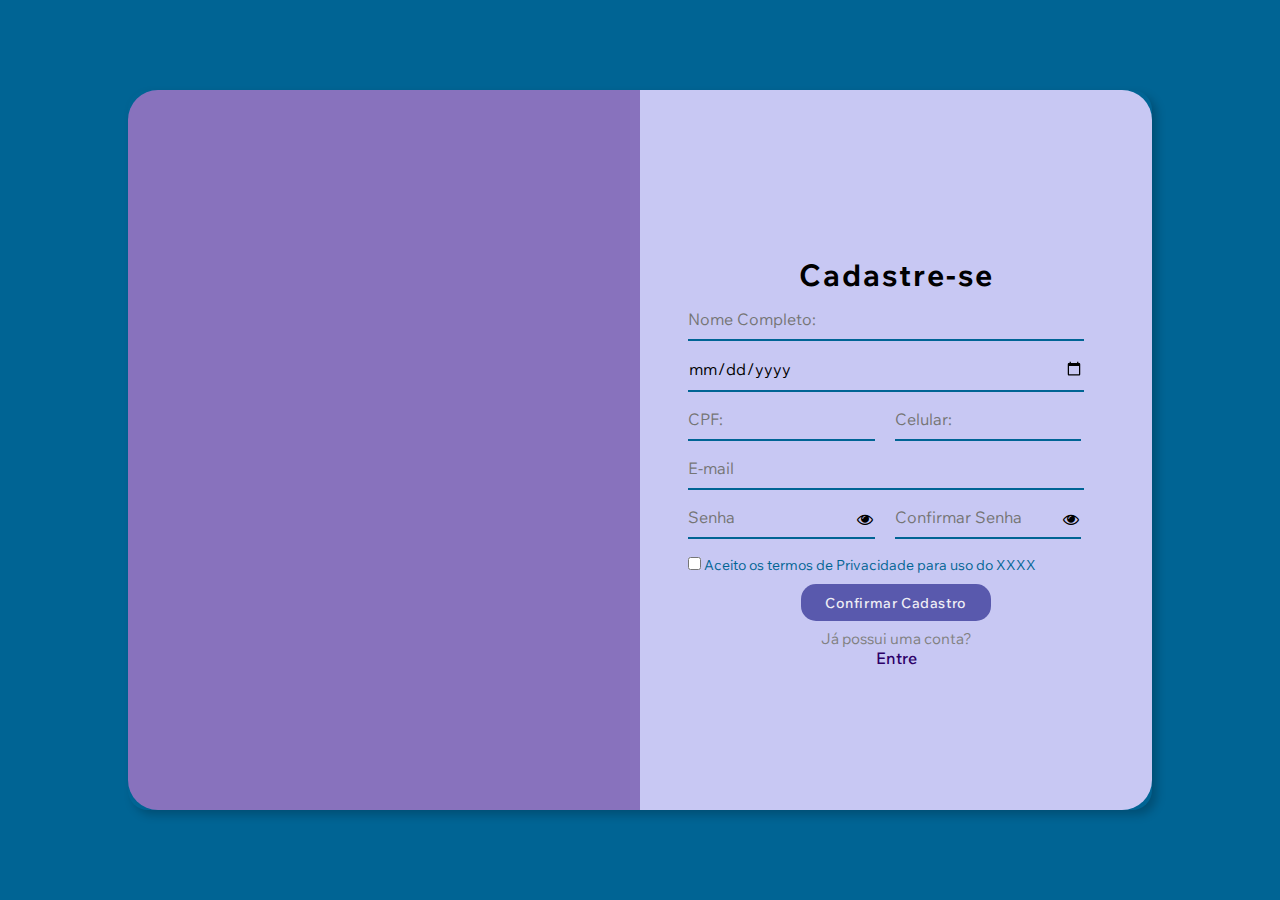
==== cadastro.html @ 088fcccc "add tela cadastro" ====
<!DOCTYPE html>
<html lang="pt-br">
<head>
    <link rel="stylesheet" href="https://stackpath.bootstrapcdn.com/font-awesome/4.7.0/css/font-awesome.min.css">  


    <meta charset="UTF-8">
    <meta http-equiv="X-UA-Compatible" content="IE=edge">
    <meta name="viewport" content="width=device-width, initial-scale=1.0">
    <link rel="stylesheet" href="./Assets/css/cadastroStyle.css">
    <title>Cadastro XXXX </title>
</head>
<body>
    <div class="container">
     <div class = "form-image">
        <img src="assets/img/undraw_forms_re_pkrt.svg" alt="">
     </div>
     <div class = "form">
        <form action = "###">
            <div class="logoCaixa">
                <img class="logo" src="assets/img/banco_logo.png" alt="">
            </div>
            
            <h2>Cadastre-se</h2>

            <div class ="input-group">
                <div class = "input-box">
                    
                    <label for="completname"> Nome Completo:</label>
            
                    <input id = "completname" type="text" placeholder="Nome Completo:" name="completname"  required>    
                </div>


                <div class = "input-box">
                    <label for="nasc"> Data de nascimento </label>
                    <input id="nasc" type="date" name="nasc" required>    
                </div>

                <div class="grid">
                    <div class = "input-box">
                        <label for="cpf">CPF:</label>
                        <input id = "cpf" type="text" name="cpf" placeholder="CPF:" required>    
                    </div>
    
                    <div class = "input-box">
                        <label for="number">Celular:</label>
                        <input id = "number" type="tel" name="number"   placeholder="Celular:"required>    
                    </div>
                </div>
                

                <div class = "input-box">
                    <label for="email">e-mail:</label>
                    <input id = "email" type="email" name="email" placeholder="E-mail" required>    
                </div>

                <div class="grid">
                    <div class = "input-box">
                        <label for="senha">Senha:</label>
                        <input id = "senha" type="password" name="senha" placeholder="Senha" required> 
                        <i class="fa fa-eye" aria-hidden="true"></i>   
                    </div>
                    <div class = "input-box" >
                        <label for="confirmarsenha">Confirmar Senha:</label>
                        <input id = "confirmarsenha" type="password" name="confirmarsenha" placeholder="Confirmar Senha" required> 
                        <i class="fa fa-eye" aria-hidden="true"></i>   
                    </div>
                </div>
                 <div class="accept">
                    <input type="checkbox" id="accept" name="accept">
                    <label for = "accept"> Aceito os termos de Privacidade para uso do XXXX </label> 
                </div> 
                
                 <br>
                <div class = "login-button">
                    <button> <a href="###">Confirmar Cadastro</a></button>
                </div>
                <div class="caixaLogin">
                    <p class="">Já possui uma conta?</p>
                    <a class="link-login" href="./index.html">Entre</a>
                </div>
                
            
        </form>
     </div>
    </div>
</body>
</html>
---- Assets/css/cadastroStyle.css ----
@import url('https://fonts.googleapis.com/css2?family=Wix+Madefor+Text:wght@500&display=swap');
*{
    padding:0;
    margin: 0;
    box-sizing: border-box;
    font-family: 'Wix Madefor Text', 'Sans-serif';
}

body{
    width: 100%;
    height: 100vh;
    display: flex;
    justify-content: center;
    align-items: center;
    background-color: #006494;
}

.container {
    position: relative;
    width: 80%;
    height: 80vh;
    display: flex;
    box-shadow: 5px 5px 10px rgba(0, 0, 0, 0.212);
    border-radius: 20px;
}

.form-image {
    width: 50%;
    display: flex;
    justify-content: center;
    align-items: center;
    background-color: #a174c5d7;
    padding: 1rem;
    border-radius: 30px 0 0 30px;
}
.form-image img{
    width: 30rem;
}


.form{
    width: 50%;
    display: flex;
    justify-content: center;
    align-items: center;
    flex-direction: column;
    background-color: rgb(200, 200, 243);
    padding: 3rem;
    border-radius: 0 30px 30px 0;
}

.logoCaixa{
    text-align: center;
}

.logo {
    width: 6em;
    margin: 10px;
    position:relative;
    top: 0px;
    cursor: pointer;
}

.form h2 {
    margin-bottom: 5px;
    text-align: center;
    letter-spacing: 2px;
    font-size: 30px;
    
}

.login-button {
    text-align: center;
}

.login-button button {
    
    padding: 0.6rem 1.5rem;
    cursor: pointer;
    border: 0;
    border-radius: 15px;
    color: white;
    background-color: rgb(89, 89, 173) ;
    font-size: 14px;
    letter-spacing: .6px;
    transition: .1s;
}

.login-button button:hover {
    transform: scale(0.95,0.95);
    background-color: #191970 ;
}

.login-button button a {
    text-decoration: none;
    font-weight: 500;
    color: #efeef5;
}

.input-box{
    position: relative;
    display: flex;
    justify-content: center;
    flex: 1;
    margin-right: 20px;
}

.input-box:last-child{
    margin-right: 0;  
}

.input-box input{ 
    padding: 10px 0;
    position:relative;
    width: 100%;
    outline: none;
    border: 0;
    background: transparent;
    border-bottom: 2px solid #006494;
    margin-bottom: 7px;
    font-size: 16px;
    
}

.input-box label{
    position: absolute;
    top: 0;
    left: 0;
    padding: 10px 0;
    font-size: 16px;
    pointer-events: none;
    transition: .7s;
    display: none;
}

.grid{
    display: flex;
    justify-content: spacing-between;
    width: 94.5%;
    
}

.fa-eye{
    position: absolute;
    top: 14px;
    right: 2px;
    color: black;
    cursor: pointer;
}

.accept{
    font-size:14px;
    color: #006494;
    margin-top: 10px;
    margin-bottom: -10px;
}

form p{
    color: grey;
    font-weight: 300;
    margin-top: 0.5em;
    font-size: 0.95em;
    
}

form .link-login{
    text-decoration: none;
    font-weight: 500;
    font-size: 0.98em;
    font-style: normal;
    text-align: center;  
    color: #2D0068 ;
    
}

.caixaLogin{
    text-align: center;
}

@media (max-width:1090px){
    .form-image {
        display:none;
    }
    .container{
        width: 70%;
        height: 40%;
    }
    .form img{
        width: 20%;
    }
    .form{
        width: 100%;
        border-radius:30px;
    }
}
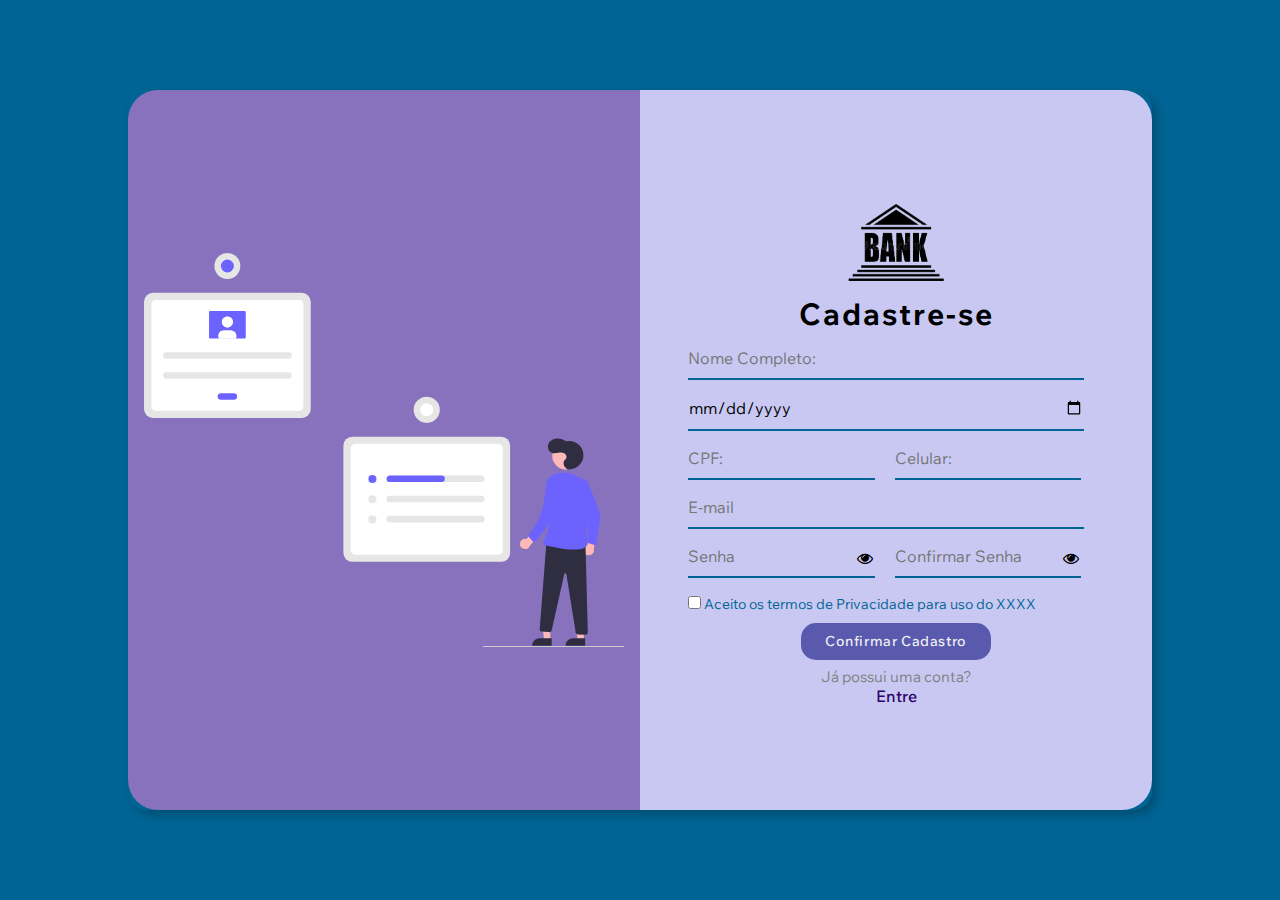
==== commit f2a16652: "atualizar imagens" ====
--- a/cadastro.html
+++ b/cadastro.html
@@ -13,12 +13,12 @@
 <body>
     <div class="container">
      <div class = "form-image">
-        <img src="assets/img/undraw_forms_re_pkrt.svg" alt="">
+        <img src="./Assets/img/undraw_forms_re_pkrt.svg" alt="">
      </div>
      <div class = "form">
         <form action = "###">
             <div class="logoCaixa">
-                <img class="logo" src="assets/img/banco_logo.png" alt="">
+                <img class="logo" src="./Assets/img/banco_logo.png" alt="">
             </div>
             
             <h2>Cadastre-se</h2>
